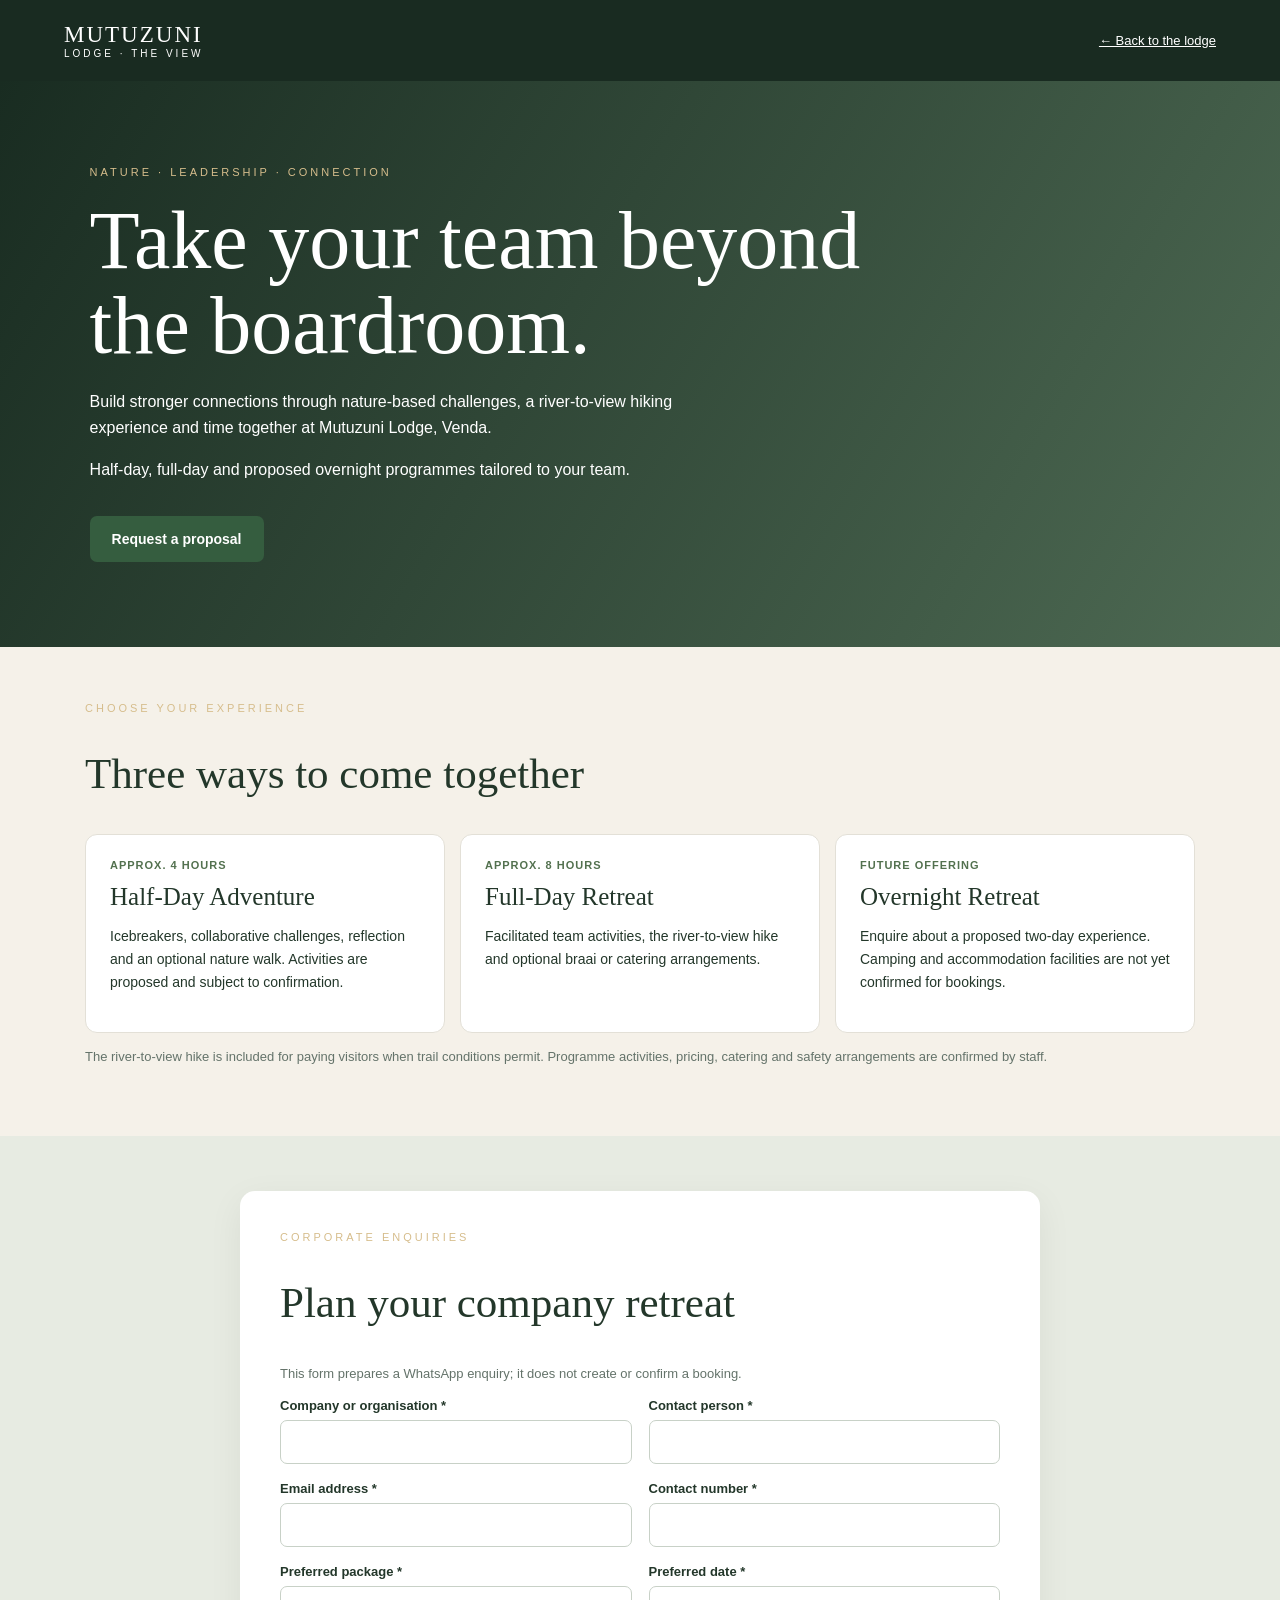
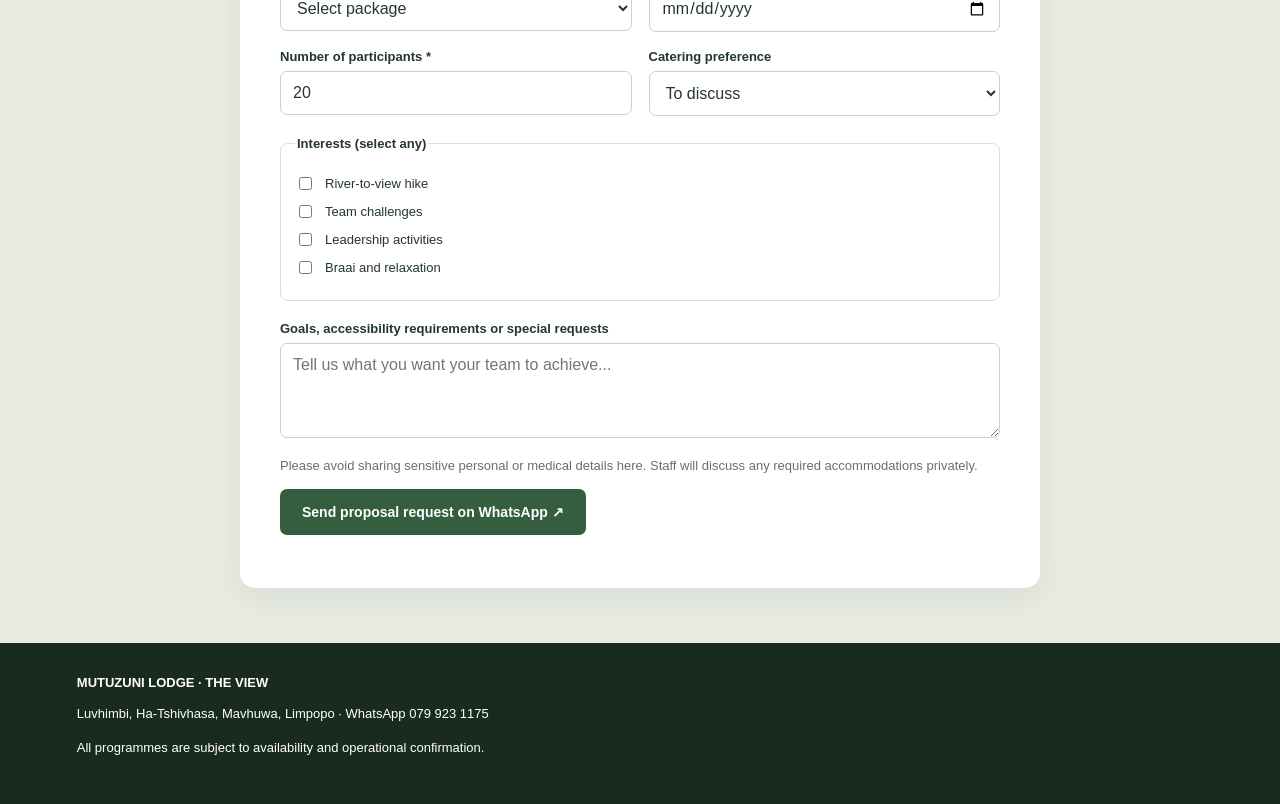
==== public/corporate.html @ 19e4198f "Build corporate team-building enquiry page with WhatsApp proposal form" ====
<!doctype html>
<html lang="en"><head><meta charset="utf-8"><meta name="viewport" content="width=device-width,initial-scale=1"><meta name="theme-color" content="#192b21"><title>Corporate Adventures | Mutuzuni Lodge</title><meta name="description" content="Plan half-day, full-day and proposed overnight corporate retreats at Mutuzuni Lodge in Venda."><style>
:root{font-family:Arial,sans-serif;color:#23372a;background:#f5f1e9}*{box-sizing:border-box}body{margin:0}header{background:#192b21;color:white;padding:22px clamp(20px,5vw,80px);display:flex;justify-content:space-between;gap:16px;align-items:center}header b{font:23px Georgia,serif;letter-spacing:2px}a{color:inherit}header a{font-size:13px}.hero{padding:85px clamp(20px,7vw,100px);background:linear-gradient(120deg,#102419f5,#34553cdd);color:#fff}.kicker{letter-spacing:3px;text-transform:uppercase;font-size:11px;color:#d6bd8c}h1,h2,h3{font-family:Georgia,serif;font-weight:400}h1{font-size:clamp(42px,7vw,82px);line-height:1.04;max-width:780px;margin:20px 0}h2{font-size:clamp(29px,4vw,43px)}p{line-height:1.65}.hero p{max-width:650px}.wrap{max-width:1150px;margin:auto;padding:55px 20px}.cards{display:grid;grid-template-columns:repeat(3,1fr);gap:15px}.card{background:white;border:1px solid #e3e0d7;border-radius:12px;padding:24px}.card h3{font-size:25px;margin:12px 0}.card p{font-size:14px}.pill{font-size:11px;letter-spacing:1px;color:#53714f;font-weight:bold}.form-section{background:#e7ebe2}.form{background:#fff;border-radius:15px;padding:clamp(20px,4vw,40px);max-width:800px;margin:auto;box-shadow:0 10px 35px #14271b10}.grid{display:grid;grid-template-columns:1fr 1fr;gap:17px}label{display:block;font-size:13px;font-weight:bold;margin-bottom:7px}input,select,textarea{width:100%;font:inherit;border:1px solid #c8d1c7;border-radius:7px;padding:12px;background:white;color:#243729}textarea{min-height:95px}fieldset{border:1px solid #d8e0d6;border-radius:8px;margin:20px 0;padding:14px}legend{font-weight:bold;font-size:13px}fieldset label{font-weight:normal;display:flex;align-items:center;gap:10px;margin:9px 0}fieldset input{width:auto}.btn{border:0;border-radius:7px;background:#355d3f;color:white;padding:15px 22px;font-weight:bold;cursor:pointer;font-size:14px}.muted{color:#64736a;font-size:13px}footer{background:#192b21;color:white;padding:32px 6%;font-size:13px}@media(max-width:700px){.cards,.grid{grid-template-columns:1fr}.hero{padding-top:55px;padding-bottom:55px}}
</style></head><body><header><b>MUTUZUNI <small style="display:block;font:10px Arial;letter-spacing:3px">LODGE · THE VIEW</small></b><a href="/">← Back to the lodge</a></header>
<section class="hero"><div class="kicker">Nature · Leadership · Connection</div><h1>Take your team beyond the boardroom.</h1><p>Build stronger connections through nature-based challenges, a river-to-view hiking experience and time together at Mutuzuni Lodge, Venda.</p><p>Half-day, full-day and proposed overnight programmes tailored to your team.</p><a class="btn" style="display:inline-block;text-decoration:none;margin-top:16px" href="#enquiry">Request a proposal</a></section>
<main><section class="wrap"><div class="kicker">Choose your experience</div><h2>Three ways to come together</h2><div class="cards"><article class="card"><div class="pill">APPROX. 4 HOURS</div><h3>Half-Day Adventure</h3><p>Icebreakers, collaborative challenges, reflection and an optional nature walk. Activities are proposed and subject to confirmation.</p></article><article class="card"><div class="pill">APPROX. 8 HOURS</div><h3>Full-Day Retreat</h3><p>Facilitated team activities, the river-to-view hike and optional braai or catering arrangements.</p></article><article class="card"><div class="pill">FUTURE OFFERING</div><h3>Overnight Retreat</h3><p>Enquire about a proposed two-day experience. Camping and accommodation facilities are not yet confirmed for bookings.</p></article></div><p class="muted">The river-to-view hike is included for paying visitors when trail conditions permit. Programme activities, pricing, catering and safety arrangements are confirmed by staff.</p></section>
<section class="form-section" id="enquiry"><div class="wrap"><div class="form"><div class="kicker">Corporate enquiries</div><h2>Plan your company retreat</h2><p class="muted">This form prepares a WhatsApp enquiry; it does not create or confirm a booking.</p><form id="corporateForm"><div class="grid"><div><label for="company">Company or organisation *</label><input id="company" maxlength="120" required></div><div><label for="contact">Contact person *</label><input id="contact" maxlength="120" required></div><div><label for="email">Email address *</label><input id="email" type="email" maxlength="150" required></div><div><label for="phone">Contact number *</label><input id="phone" type="tel" maxlength="30" required></div><div><label for="package">Preferred package *</label><select id="package" required><option value="">Select package</option><option>Half-Day Adventure</option><option>Full-Day Team Retreat</option><option>Overnight Wilderness Retreat (enquiry only)</option></select></div><div><label for="date">Preferred date *</label><input id="date" type="date" min="2026-11-28" required></div><div><label for="guests">Number of participants *</label><input id="guests" type="number" min="1" max="200" value="20" required></div><div><label for="catering">Catering preference</label><select id="catering"><option>To discuss</option><option>Bring our own</option><option>Request catering</option><option>Braai arrangements</option></select></div></div><fieldset><legend>Interests (select any)</legend><label><input type="checkbox" name="activity" value="River-to-view hike">River-to-view hike</label><label><input type="checkbox" name="activity" value="Team challenges">Team challenges</label><label><input type="checkbox" name="activity" value="Leadership activities">Leadership activities</label><label><input type="checkbox" name="activity" value="Braai and relaxation">Braai and relaxation</label></fieldset><label for="notes">Goals, accessibility requirements or special requests</label><textarea id="notes" maxlength="1200" placeholder="Tell us what you want your team to achieve..."></textarea><p class="muted">Please avoid sharing sensitive personal or medical details here. Staff will discuss any required accommodations privately.</p><button class="btn" type="submit">Send proposal request on WhatsApp ↗</button><p class="muted" id="status" role="status"></p></form></div></div></section></main><footer><b>MUTUZUNI LODGE · THE VIEW</b><p>Luvhimbi, Ha-Tshivhasa, Mavhuwa, Limpopo · WhatsApp 079 923 1175</p><p>All programmes are subject to availability and operational confirmation.</p></footer>
<script>const form=document.getElementById('corporateForm');form.addEventListener('submit',e=>{e.preventDefault();if(!form.reportValidity())return;const v=id=>document.getElementById(id).value.trim();const count=Number(v('guests'));if(count<1||count>200){document.getElementById('status').textContent='Participants must be between 1 and 200.';return}if(v('date')<'2026-11-28'){document.getElementById('status').textContent='Choose a date on or after 28 November 2026.';return}const acts=[...document.querySelectorAll('input[name=activity]:checked')].map(x=>x.value).join(', ')||'To discuss';const msg=['Hello Mutuzuni Lodge, please prepare a corporate team-building proposal.','Company: '+v('company'),'Contact: '+v('contact'),'Email: '+v('email'),'Phone: '+v('phone'),'Package: '+v('package'),'Date: '+v('date'),'Participants: '+count,'Catering: '+v('catering'),'Activities: '+acts,'Notes: '+(v('notes')||'None'),'Please confirm availability, activity options and a quotation.'].join('\n');window.open('https://wa.me/27799231175?text='+encodeURIComponent(msg),'_blank','noopener,noreferrer');document.getElementById('status').textContent='WhatsApp request prepared. Please send the message there to submit your enquiry.'});</script></body></html>
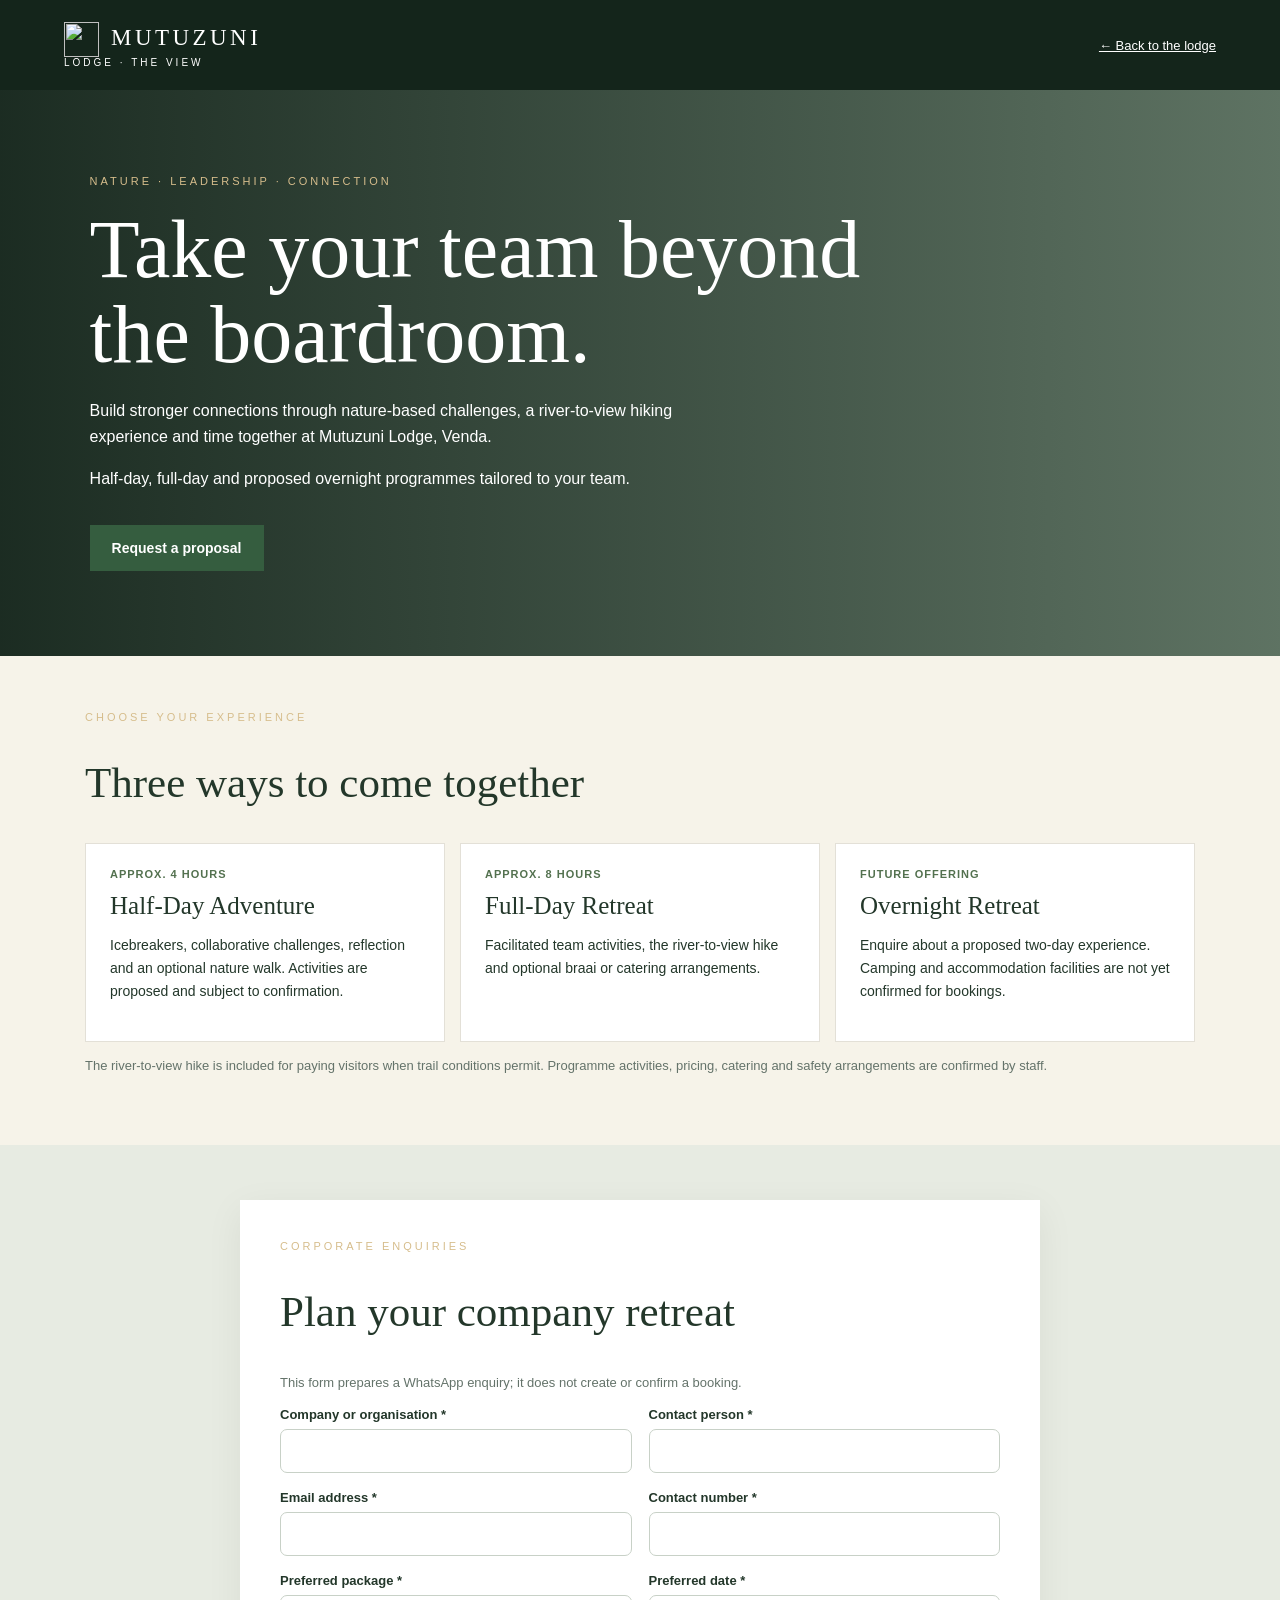
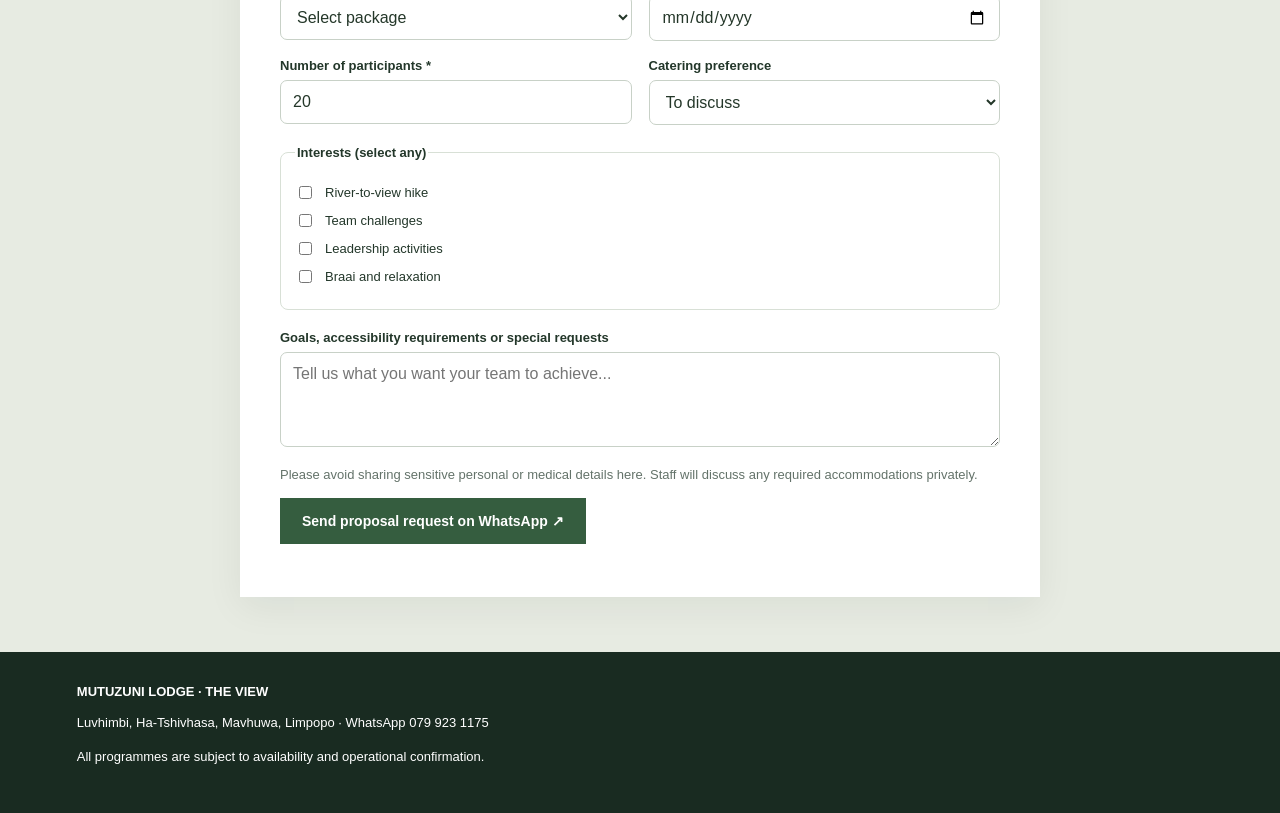
==== commit ec77958b: "Apply unified Mutuzuni tree-brand design to corporate adventures page" ====
--- a/public/corporate.html
+++ b/public/corporate.html
@@ -1,7 +1,7 @@
 <!doctype html>
 <html lang="en"><head><meta charset="utf-8"><meta name="viewport" content="width=device-width,initial-scale=1"><meta name="theme-color" content="#192b21"><title>Corporate Adventures | Mutuzuni Lodge</title><meta name="description" content="Plan half-day, full-day and proposed overnight corporate retreats at Mutuzuni Lodge in Venda."><style>
 :root{font-family:Arial,sans-serif;color:#23372a;background:#f5f1e9}*{box-sizing:border-box}body{margin:0}header{background:#192b21;color:white;padding:22px clamp(20px,5vw,80px);display:flex;justify-content:space-between;gap:16px;align-items:center}header b{font:23px Georgia,serif;letter-spacing:2px}a{color:inherit}header a{font-size:13px}.hero{padding:85px clamp(20px,7vw,100px);background:linear-gradient(120deg,#102419f5,#34553cdd);color:#fff}.kicker{letter-spacing:3px;text-transform:uppercase;font-size:11px;color:#d6bd8c}h1,h2,h3{font-family:Georgia,serif;font-weight:400}h1{font-size:clamp(42px,7vw,82px);line-height:1.04;max-width:780px;margin:20px 0}h2{font-size:clamp(29px,4vw,43px)}p{line-height:1.65}.hero p{max-width:650px}.wrap{max-width:1150px;margin:auto;padding:55px 20px}.cards{display:grid;grid-template-columns:repeat(3,1fr);gap:15px}.card{background:white;border:1px solid #e3e0d7;border-radius:12px;padding:24px}.card h3{font-size:25px;margin:12px 0}.card p{font-size:14px}.pill{font-size:11px;letter-spacing:1px;color:#53714f;font-weight:bold}.form-section{background:#e7ebe2}.form{background:#fff;border-radius:15px;padding:clamp(20px,4vw,40px);max-width:800px;margin:auto;box-shadow:0 10px 35px #14271b10}.grid{display:grid;grid-template-columns:1fr 1fr;gap:17px}label{display:block;font-size:13px;font-weight:bold;margin-bottom:7px}input,select,textarea{width:100%;font:inherit;border:1px solid #c8d1c7;border-radius:7px;padding:12px;background:white;color:#243729}textarea{min-height:95px}fieldset{border:1px solid #d8e0d6;border-radius:8px;margin:20px 0;padding:14px}legend{font-weight:bold;font-size:13px}fieldset label{font-weight:normal;display:flex;align-items:center;gap:10px;margin:9px 0}fieldset input{width:auto}.btn{border:0;border-radius:7px;background:#355d3f;color:white;padding:15px 22px;font-weight:bold;cursor:pointer;font-size:14px}.muted{color:#64736a;font-size:13px}footer{background:#192b21;color:white;padding:32px 6%;font-size:13px}@media(max-width:700px){.cards,.grid{grid-template-columns:1fr}.hero{padding-top:55px;padding-bottom:55px}}
-</style></head><body><header><b>MUTUZUNI <small style="display:block;font:10px Arial;letter-spacing:3px">LODGE · THE VIEW</small></b><a href="/">← Back to the lodge</a></header>
+</style><link rel="stylesheet" href="/styles.css"><style>body{background:#f6f3e9}.hero{background:linear-gradient(90deg,#0b1d13ed,#163623ad),url("/assets/lodge-landscape.jpg") center/cover;min-height:510px}.hero h1{max-width:850px}.card{border-radius:0}.form{border-radius:0}header{background:#14251b}header b{letter-spacing:.15em} .btn{border-radius:0} .card h3{font-family:Marcellus,Georgia,serif}@media(max-width:700px){.cards{grid-template-columns:1fr}}</style></head><body><header><b><img src="/assets/tree-emblem.svg" alt="" width="35" height="35" style="vertical-align:middle;margin-right:12px">MUTUZUNI <small style="display:block;font:10px Arial;letter-spacing:3px">LODGE · THE VIEW</small></b><a href="/">← Back to the lodge</a></header>
 <section class="hero"><div class="kicker">Nature · Leadership · Connection</div><h1>Take your team beyond the boardroom.</h1><p>Build stronger connections through nature-based challenges, a river-to-view hiking experience and time together at Mutuzuni Lodge, Venda.</p><p>Half-day, full-day and proposed overnight programmes tailored to your team.</p><a class="btn" style="display:inline-block;text-decoration:none;margin-top:16px" href="#enquiry">Request a proposal</a></section>
 <main><section class="wrap"><div class="kicker">Choose your experience</div><h2>Three ways to come together</h2><div class="cards"><article class="card"><div class="pill">APPROX. 4 HOURS</div><h3>Half-Day Adventure</h3><p>Icebreakers, collaborative challenges, reflection and an optional nature walk. Activities are proposed and subject to confirmation.</p></article><article class="card"><div class="pill">APPROX. 8 HOURS</div><h3>Full-Day Retreat</h3><p>Facilitated team activities, the river-to-view hike and optional braai or catering arrangements.</p></article><article class="card"><div class="pill">FUTURE OFFERING</div><h3>Overnight Retreat</h3><p>Enquire about a proposed two-day experience. Camping and accommodation facilities are not yet confirmed for bookings.</p></article></div><p class="muted">The river-to-view hike is included for paying visitors when trail conditions permit. Programme activities, pricing, catering and safety arrangements are confirmed by staff.</p></section>
 <section class="form-section" id="enquiry"><div class="wrap"><div class="form"><div class="kicker">Corporate enquiries</div><h2>Plan your company retreat</h2><p class="muted">This form prepares a WhatsApp enquiry; it does not create or confirm a booking.</p><form id="corporateForm"><div class="grid"><div><label for="company">Company or organisation *</label><input id="company" maxlength="120" required></div><div><label for="contact">Contact person *</label><input id="contact" maxlength="120" required></div><div><label for="email">Email address *</label><input id="email" type="email" maxlength="150" required></div><div><label for="phone">Contact number *</label><input id="phone" type="tel" maxlength="30" required></div><div><label for="package">Preferred package *</label><select id="package" required><option value="">Select package</option><option>Half-Day Adventure</option><option>Full-Day Team Retreat</option><option>Overnight Wilderness Retreat (enquiry only)</option></select></div><div><label for="date">Preferred date *</label><input id="date" type="date" min="2026-11-28" required></div><div><label for="guests">Number of participants *</label><input id="guests" type="number" min="1" max="200" value="20" required></div><div><label for="catering">Catering preference</label><select id="catering"><option>To discuss</option><option>Bring our own</option><option>Request catering</option><option>Braai arrangements</option></select></div></div><fieldset><legend>Interests (select any)</legend><label><input type="checkbox" name="activity" value="River-to-view hike">River-to-view hike</label><label><input type="checkbox" name="activity" value="Team challenges">Team challenges</label><label><input type="checkbox" name="activity" value="Leadership activities">Leadership activities</label><label><input type="checkbox" name="activity" value="Braai and relaxation">Braai and relaxation</label></fieldset><label for="notes">Goals, accessibility requirements or special requests</label><textarea id="notes" maxlength="1200" placeholder="Tell us what you want your team to achieve..."></textarea><p class="muted">Please avoid sharing sensitive personal or medical details here. Staff will discuss any required accommodations privately.</p><button class="btn" type="submit">Send proposal request on WhatsApp ↗</button><p class="muted" id="status" role="status"></p></form></div></div></section></main><footer><b>MUTUZUNI LODGE · THE VIEW</b><p>Luvhimbi, Ha-Tshivhasa, Mavhuwa, Limpopo · WhatsApp 079 923 1175</p><p>All programmes are subject to availability and operational confirmation.</p></footer>
